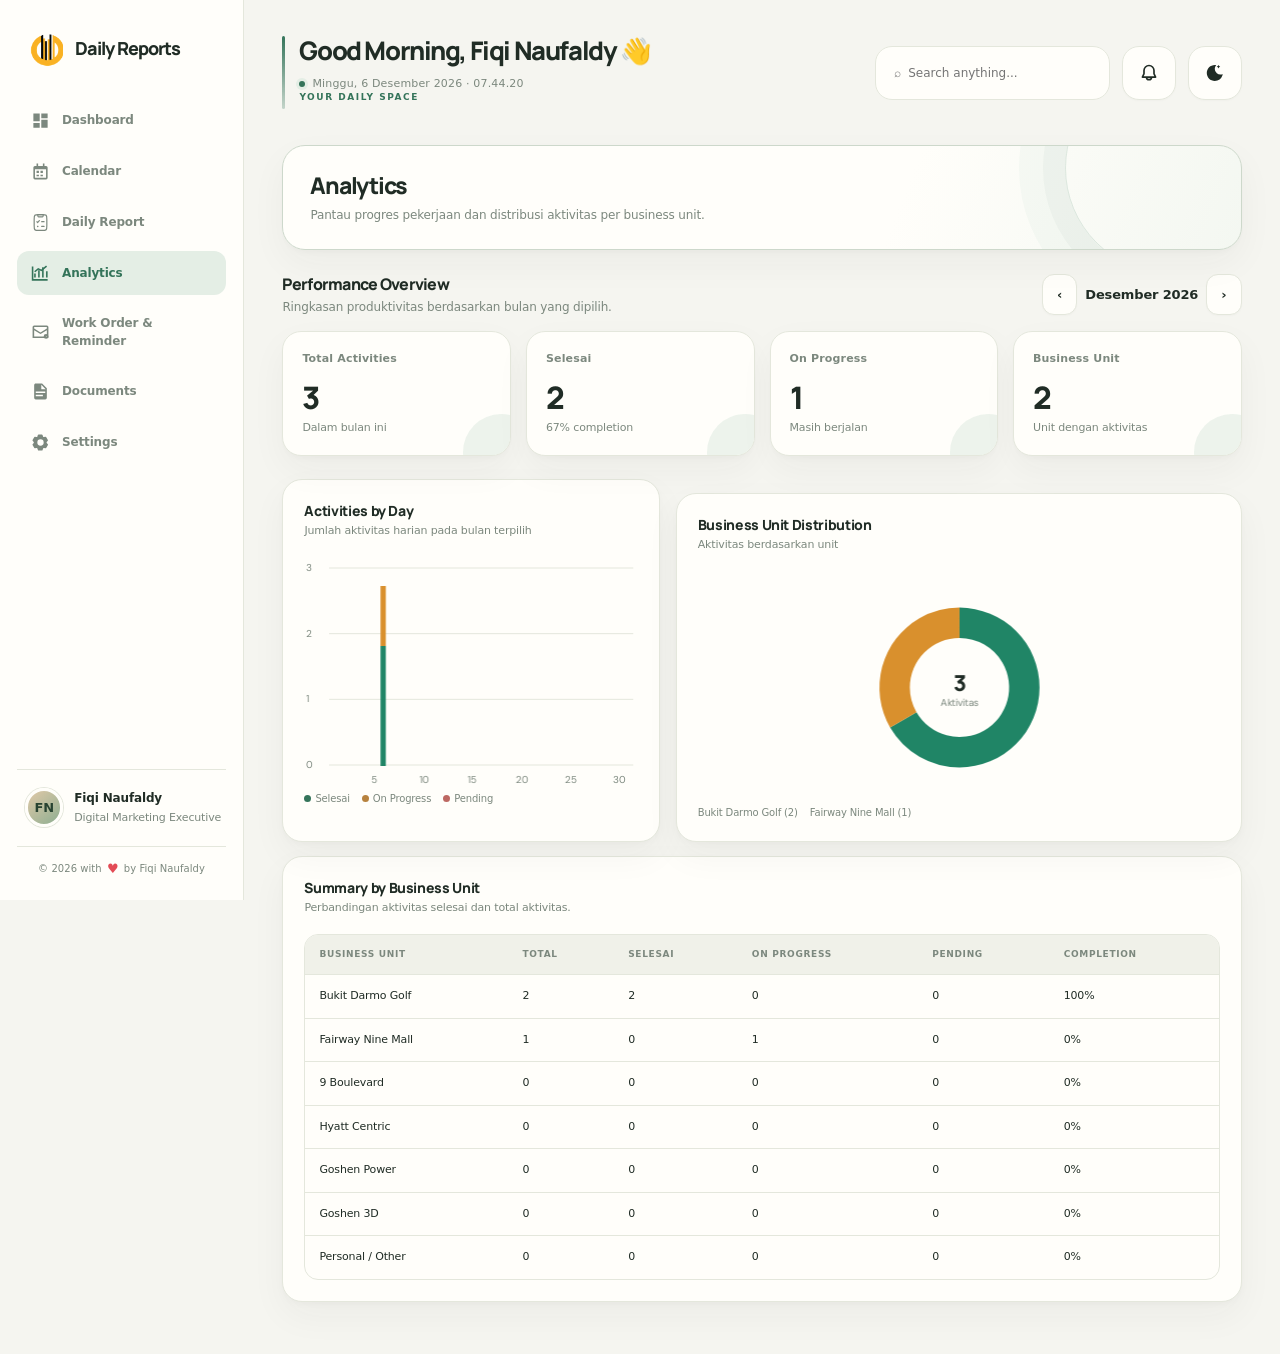
==== analytics.html @ b2c64d45 "Add Daily Reports website" ====
<!doctype html>
<html lang="id">
<head>
<meta charset="utf-8">
<meta name="viewport" content="width=device-width, initial-scale=1">
<meta name="theme-color" content="#f4f7f4">
<title>Daily Reports — Analytics</title>
<script>try{const t=localStorage.getItem("dailyflow_theme_v1");if(t==="dark"||t==="light"){document.documentElement.dataset.theme=t;document.addEventListener("DOMContentLoaded",()=>{document.body.dataset.theme=t;});}}catch{}</script>
  <link rel="stylesheet" href="styles.css">
<script defer src="app.js"></script>
</head>
<body data-page="analytics">
<div class="app">
<aside class="sidebar">
  <a class="brand" href="index.html"><span class="brand-mark"><img src="assets/daily-reports-mark.png" alt="Daily Reports logo"></span><span>Daily Reports</span></a>
  <nav class="nav" id="sidebarNav" aria-label="Navigasi utama"></nav>
  <div class="profile"><div class="avatar">FN</div><div><strong>Fiqi Naufaldy</strong><small>Digital Marketing</small></div></div>
  <div class="sidebar-copyright">© 2026 with <span class="copyright-heart" aria-label="love">♥</span> by Fiqi Naufaldy</div>
</aside>
<main class="main">
  <header class="topbar">
    <div class="greeting"><h1 id="greeting">Good Afternoon, Fiqi 👋</h1><p id="todayText"></p></div>
    <div class="top-actions"><input class="search" id="globalSearch" type="search" placeholder="⌕  Search anything..."><button class="icon-btn" title="Notifikasi" onclick="location.href='reminder.html'"><svg viewBox="0 0 24 24" aria-hidden="true"><path fill="none" stroke="currentColor" stroke-linejoin="round" stroke-width="2" d="M15 17a3 3 0 1 1-6 0M6 9v3.528a2 2 0 0 1-.211.894l-1.717 3.433a.1.1 0 0 0 .09.145h15.676a.1.1 0 0 0 .09-.145l-1.717-3.433a2 2 0 0 1-.211-.894V9A6 6 0 0 0 6 9Z"/></svg></button><button class="icon-btn" id="themeToggle" title="Ganti tema"><svg viewBox="0 0 25 24" aria-hidden="true"><path fill="currentColor" d="m16.07 3.344l-1.428.781l1.428.781l.781 1.428l.781-1.428l1.428-.781l-1.428-.781l-.78-1.428zM2.226 12c0-5.523 4.477-10 10-10h1.734l-.868 1.5c-.579 1-.866 2.189-.866 3.5a7 7 0 0 0 8.348 6.87l1.682-.327l-.543 1.626A10 10 0 0 1 12.227 22c-5.523 0-10-4.477-10-10"/></svg></button></div>
  </header>
  <section class="page-intro"><h1>Analytics</h1><p>Pantau progres pekerjaan dan distribusi aktivitas per business unit.</p></section>
  <div id="pageContent"></div>
</main>
</div>
<div id="toast" class="toast" role="status" aria-live="polite"></div>
</body>
</html>
---- styles.css ----
@import url('https://fonts.googleapis.com/css2?family=DM+Sans:wght@400;500;600;700&family=Manrope:wght@400;500;600;700;800&display=swap');
:root{--bg:#f4f7f4;--surface:#fff;--surface-2:#f7faf8;--ink:#18241f;--muted:#7d8b84;--line:#e5ece7;--green:#208566;--green-2:#e1f4ec;--mint:#54c7a0;--blue:#4786c6;--blue-2:#e8f2fc;--amber:#d9902d;--amber-2:#fff3df;--red:#dc5a63;--red-2:#ffebed;--purple:#8d78ca;--purple-2:#f0ecfb;--shadow:0 10px 28px #24382d0a;--radius:18px}
*{box-sizing:border-box}html{scroll-behavior:smooth}body{margin:0;background:var(--bg);color:var(--ink);font-family:'DM Sans',sans-serif;font-size:14px;line-height:1.5;transition:background .2s,color .2s}:is(html,body)[data-theme="dark"]{--bg:#101714;--surface:#18211d;--surface-2:#202b26;--ink:#e8f0eb;--muted:#98aaa0;--line:#2c3932;--green:#65d0a9;--green-2:#1b3b30;--blue:#86baf0;--blue-2:#1d3040;--amber:#efbd6b;--amber-2:#40321e;--red:#ff8c93;--red-2:#43272b;--purple:#b5a4f1;--purple-2:#302944;--shadow:0 10px 28px #0002}
button,input,select,textarea{font:inherit}button{cursor:pointer;border:0}a{color:inherit;text-decoration:none}.app{min-height:100vh;display:grid;grid-template-columns:218px minmax(0,1fr)}.sidebar{background:var(--surface);border-right:1px solid var(--line);padding:22px 14px;display:flex;flex-direction:column;gap:24px;position:sticky;top:0;height:100vh}.brand{display:flex;align-items:center;gap:9px;font-family:Manrope,sans-serif;font-weight:800;font-size:17px;padding:0 8px}.brand-mark{width:28px;height:28px;border-radius:10px;background:var(--green);color:white;display:grid;place-items:center;font-weight:800}.nav{display:grid;gap:5px}.nav a{display:flex;align-items:center;gap:11px;padding:10px 12px;border-radius:11px;color:var(--muted);font-weight:600;font-size:13px}.nav a:hover{background:var(--surface-2);color:var(--ink)}.nav a.active{background:var(--green-2);color:var(--green)}.nav-icon{width:18px;text-align:center;font-size:16px}.profile{margin-top:auto;border-top:1px solid var(--line);padding:15px 7px 0;display:flex;gap:10px;align-items:center}.avatar{width:35px;height:35px;border-radius:50%;display:grid;place-items:center;background:linear-gradient(135deg,#c8e6d8,#6eae93);color:#164b38;font-weight:800}.profile strong{display:block;font-size:12px}.profile small{color:var(--muted);font-size:11px}.main{min-width:0;padding:25px 28px 40px;max-width:1600px;width:100%;margin:0 auto}.topbar{display:flex;justify-content:space-between;align-items:center;gap:18px;margin-bottom:24px}.greeting h1{font:800 23px Manrope,sans-serif;margin:0 0 3px;letter-spacing:-.7px}.greeting p{margin:0;color:var(--muted);font-size:12px}.top-actions{display:flex;align-items:center;gap:9px}.search{background:var(--surface);border:1px solid var(--line);border-radius:12px;padding:10px 13px;min-width:210px;color:var(--ink);outline:none}.icon-btn,.btn{border:1px solid var(--line);background:var(--surface);color:var(--ink);border-radius:11px;padding:9px 12px;font-weight:700}.icon-btn{width:39px;height:39px;padding:0;font-size:17px}.btn.primary{background:var(--green);color:white;border-color:var(--green)}.btn.soft{background:var(--green-2);color:var(--green);border-color:transparent}.btn.danger{color:var(--red);background:var(--red-2);border-color:transparent}.btn.small{padding:7px 10px;font-size:12px}.section-title{display:flex;justify-content:space-between;align-items:center;gap:12px;margin:0 0 13px}.section-title h2{font:800 16px Manrope,sans-serif;margin:0;letter-spacing:-.3px}.section-title p{color:var(--muted);margin:3px 0 0;font-size:12px}.muted{color:var(--muted)}.grid{display:grid;gap:14px}.stats{grid-template-columns:repeat(4,minmax(0,1fr));margin-bottom:20px}.stat{background:var(--surface);border:1px solid var(--line);border-radius:var(--radius);padding:16px;box-shadow:var(--shadow);min-width:0}.stat-top{display:flex;justify-content:space-between;align-items:center;color:var(--muted);font-size:11px;font-weight:700}.stat-icon{width:28px;height:28px;border-radius:9px;display:grid;place-items:center;background:var(--green-2);color:var(--green)}.stat strong{font:800 27px Manrope,sans-serif;display:block;margin:7px 0 1px}.stat small{font-size:11px;color:var(--muted)}.two-col{grid-template-columns:minmax(280px,.9fr) minmax(0,1.35fr)}.three-col{grid-template-columns:repeat(3,minmax(0,1fr))}.panel{background:var(--surface);border:1px solid var(--line);border-radius:var(--radius);padding:18px;box-shadow:var(--shadow);min-width:0}.panel+.panel{margin-top:14px}.panel-head{display:flex;align-items:center;justify-content:space-between;gap:12px;margin-bottom:15px}.panel-head h2,.panel-head h3{margin:0;font:800 14px Manrope,sans-serif}.panel-head p{margin:3px 0 0;color:var(--muted);font-size:11px}.calendar-head{display:flex;justify-content:space-between;align-items:center;gap:8px;margin-bottom:15px}.calendar-head strong{font:800 13px Manrope,sans-serif}.calendar-head button{background:var(--surface-2);border:1px solid var(--line);color:var(--ink);width:30px;height:30px;border-radius:9px}.calendar-grid{display:grid;grid-template-columns:repeat(7,minmax(0,1fr));gap:4px}.weekday{text-align:center;color:var(--muted);font-size:10px;font-weight:700;padding:6px 0}.day{position:relative;border-radius:9px;min-height:34px;display:grid;place-items:center;color:var(--ink);background:transparent;border:1px solid transparent;font-size:11px}.day:hover{background:var(--surface-2)}.day.muted-day{color:var(--muted);opacity:.55}.day.selected{background:var(--green);color:white;font-weight:800}.day.today:not(.selected){border-color:var(--green);color:var(--green);font-weight:800}.day.has-items:after{content:'';width:4px;height:4px;border-radius:50%;background:var(--red);position:absolute;bottom:3px}.day.selected.has-items:after{background:white}.activity-list{display:grid;gap:9px}.activity{display:grid;grid-template-columns:43px minmax(0,1fr) auto;align-items:center;gap:10px;padding:11px;border:1px solid var(--line);border-radius:13px;background:var(--surface)}.activity-time{font-size:10px;color:var(--muted);font-weight:700}.activity-name{font-weight:800;font-size:12px;white-space:nowrap;overflow:hidden;text-overflow:ellipsis}.activity-desc{font-size:10px;color:var(--muted);white-space:nowrap;overflow:hidden;text-overflow:ellipsis}.activity-meta{display:flex;align-items:center;gap:5px;flex-wrap:wrap;margin-top:5px}.tag{display:inline-flex;align-items:center;padding:3px 7px;border-radius:7px;font-size:9px;font-weight:800;background:var(--surface-2);color:var(--muted)}.tag.done{background:var(--green-2);color:var(--green)}.tag.progress{background:var(--amber-2);color:var(--amber)}.tag.pending{background:var(--red-2);color:var(--red)}.tag.blue{background:var(--blue-2);color:var(--blue)}.photo-thumb{width:45px;height:35px;border-radius:7px;object-fit:cover;background:var(--surface-2);border:1px solid var(--line)}.reminder-list{display:grid;grid-template-columns:repeat(3,minmax(0,1fr));gap:10px}.reminder-card{border:1px solid var(--line);border-radius:12px;padding:12px;display:flex;gap:9px;align-items:flex-start}.reminder-symbol{width:29px;height:29px;border-radius:9px;background:var(--purple-2);color:var(--purple);display:grid;place-items:center;flex-shrink:0}.reminder-card strong{font-size:11px;display:block}.reminder-card small{font-size:10px;color:var(--muted)}.form-grid{display:grid;grid-template-columns:repeat(2,minmax(0,1fr));gap:13px}.field{display:grid;gap:6px}.field.full{grid-column:1/-1}.field label{font-size:11px;color:var(--muted);font-weight:800}.field input,.field select,.field textarea{width:100%;background:var(--surface-2);border:1px solid var(--line);border-radius:10px;padding:10px 11px;color:var(--ink);outline:none}.field textarea{resize:vertical;min-height:85px}.field input:focus,.field select:focus,.field textarea:focus{border-color:var(--green)}.form-actions{display:flex;justify-content:flex-end;gap:8px;margin-top:16px}.table-wrap{overflow:auto;border:1px solid var(--line);border-radius:12px}.data-table{width:100%;border-collapse:collapse;min-width:650px}.data-table th,.data-table td{text-align:left;padding:11px 12px;border-bottom:1px solid var(--line);font-size:11px;vertical-align:middle}.data-table th{background:var(--surface-2);color:var(--muted);font-size:10px;text-transform:uppercase;letter-spacing:.3px}.data-table tr:last-child td{border-bottom:0}.row-actions{display:flex;gap:5px}.chart-box{height:235px;position:relative}.chart-box canvas{width:100%;height:100%}.bar-legend{display:flex;gap:12px;flex-wrap:wrap;color:var(--muted);font-size:10px}.legend-dot{display:inline-block;width:7px;height:7px;border-radius:50%;margin-right:4px}.timeline{display:grid;gap:0}.timeline-item{display:grid;grid-template-columns:50px 18px minmax(0,1fr);gap:10px;min-height:100px}.timeline-time{font-size:10px;color:var(--muted);font-weight:800;padding-top:3px}.timeline-rail{position:relative;display:flex;justify-content:center}.timeline-rail:before{content:'';position:absolute;top:10px;bottom:-5px;width:1px;background:var(--line)}.timeline-item:last-child .timeline-rail:before{display:none}.timeline-dot{width:10px;height:10px;border-radius:50%;background:var(--green);border:2px solid var(--green-2);position:relative;z-index:1}.timeline-content{padding-bottom:17px}.timeline-content strong{font-size:12px}.timeline-content p{font-size:11px;color:var(--muted);margin:3px 0 7px}.photo-grid{display:grid;grid-template-columns:repeat(4,minmax(0,1fr));gap:12px}.photo-card{border:1px solid var(--line);border-radius:13px;overflow:hidden;background:var(--surface)}.photo-card img{width:100%;height:130px;object-fit:cover;background:var(--surface-2);display:block}.photo-card .photo-info{padding:10px}.photo-info strong{display:block;font-size:11px;white-space:nowrap;overflow:hidden;text-overflow:ellipsis}.photo-info small{color:var(--muted);font-size:10px}.upload-zone{border:1.5px dashed var(--line);border-radius:14px;padding:28px;text-align:center;background:var(--surface-2);color:var(--muted)}.upload-zone strong{display:block;color:var(--ink);margin:8px 0 4px}.settings-row{display:flex;justify-content:space-between;align-items:center;gap:20px;padding:15px 0;border-bottom:1px solid var(--line)}.settings-row:last-child{border-bottom:0}.settings-row strong{font-size:12px;display:block}.settings-row p{font-size:11px;color:var(--muted);margin:3px 0 0}.switch{width:42px;height:24px;border-radius:99px;background:var(--line);padding:3px;display:flex;align-items:center}.switch:after{content:'';width:18px;height:18px;border-radius:50%;background:white;box-shadow:0 1px 3px #0002;transition:transform .2s}.switch.on{background:var(--green)}.switch.on:after{transform:translateX(18px)}.empty{padding:35px 15px;text-align:center;color:var(--muted);font-size:12px}.empty .empty-icon{font-size:25px;margin-bottom:8px}.modal-backdrop{position:fixed;inset:0;background:#07110bc0;z-index:20;display:none;align-items:center;justify-content:center;padding:18px}.modal-backdrop.open{display:flex}.modal{width:min(680px,100%);max-height:90vh;overflow:auto;background:var(--surface);border:1px solid var(--line);border-radius:20px;padding:22px;box-shadow:0 25px 80px #0003}.modal-title{display:flex;justify-content:space-between;align-items:center;margin-bottom:18px}.modal-title h2{margin:0;font:800 18px Manrope,sans-serif}.toast{position:fixed;bottom:20px;right:20px;background:var(--ink);color:var(--surface);padding:12px 16px;border-radius:12px;z-index:30;box-shadow:var(--shadow);display:none}.toast.show{display:block}.progress-track{height:7px;background:var(--surface-2);border-radius:20px;overflow:hidden}.progress-track span{display:block;height:100%;background:var(--green);border-radius:20px}.page-intro{margin-bottom:20px}.page-intro h1{font:800 24px Manrope,sans-serif;margin:0 0 5px;letter-spacing:-.8px}.page-intro p{color:var(--muted);margin:0}.filters{display:flex;align-items:center;gap:8px;flex-wrap:wrap}.filters input,.filters select{background:var(--surface);border:1px solid var(--line);border-radius:10px;padding:9px 11px;color:var(--ink)}.split{display:grid;grid-template-columns:minmax(0,1fr) 320px;gap:14px}.file-input{display:none}.footnote{font-size:10px;color:var(--muted);margin-top:12px}
@media(max-width:1100px){.app{grid-template-columns:190px minmax(0,1fr)}.main{padding:22px 18px}.stats{grid-template-columns:repeat(2,minmax(0,1fr))}.three-col{grid-template-columns:repeat(2,minmax(0,1fr))}.photo-grid{grid-template-columns:repeat(3,minmax(0,1fr))}.two-col{grid-template-columns:1fr}}
@media(max-width:760px){.app{display:block}.sidebar{height:auto;position:sticky;top:0;z-index:10;padding:10px 12px;border-right:0;border-bottom:1px solid var(--line);gap:9px}.brand{font-size:15px}.nav{display:flex;overflow:auto;gap:4px}.nav a{white-space:nowrap;padding:8px 10px;font-size:11px}.nav-icon{width:auto}.profile{display:none}.main{padding:18px 12px 30px}.topbar{align-items:flex-start}.greeting h1{font-size:18px}.search{display:none}.top-actions{gap:5px}.icon-btn{width:34px;height:34px}.stats{gap:8px}.stat{padding:12px;border-radius:14px}.stat strong{font-size:23px}.stat-top{font-size:10px}.two-col,.split,.three-col{grid-template-columns:1fr}.reminder-list{grid-template-columns:1fr}.form-grid{grid-template-columns:1fr}.field.full{grid-column:auto}.photo-grid{grid-template-columns:repeat(2,minmax(0,1fr))}.photo-card img{height:115px}.activity{grid-template-columns:38px minmax(0,1fr) auto;padding:9px;gap:7px}.panel{padding:14px;border-radius:15px}.page-intro h1{font-size:21px}.settings-row{gap:10px}}


/* Import template actions */
.template-actions{display:flex;flex-wrap:wrap;gap:8px;margin:12px 0 8px}
.template-actions a{text-decoration:none;display:inline-flex;align-items:center;justify-content:center}
.soft-divider{border:0;border-top:1px solid var(--border);margin:18px 0}


/* Documentation full-photo viewer */
.photo-preview-btn{display:block;position:relative;width:100%;padding:0;border:0;background:transparent;cursor:zoom-in;overflow:hidden;border-radius:inherit}
.photo-preview-btn img{display:block;width:100%;height:100%;object-fit:cover}
.photo-expand-hint{position:absolute;left:10px;bottom:10px;padding:6px 9px;border-radius:8px;background:rgba(10,14,20,.78);color:#fff;font-size:12px;opacity:0;transform:translateY(4px);transition:opacity .18s ease,transform .18s ease}
.photo-preview-btn:hover .photo-expand-hint,.photo-preview-btn:focus-visible .photo-expand-hint{opacity:1;transform:translateY(0)}
.photo-card-actions{display:flex;flex-wrap:wrap;gap:6px}
.photo-lightbox{position:fixed;inset:0;z-index:9999;display:none;align-items:center;justify-content:center;padding:64px 24px 28px;background:rgba(5,8,13,.94);backdrop-filter:blur(8px)}
.photo-lightbox.open{display:flex}
.photo-lightbox-stage{display:flex;flex-direction:column;align-items:center;justify-content:center;gap:12px;width:100%;height:100%;min-height:0}
.photo-lightbox img{display:block;max-width: min(100%, 1800px);max-height:calc(100vh - 130px);width:auto;height:auto;object-fit:contain;box-shadow:0 18px 70px rgba(0,0,0,.35);border-radius:4px}
.photo-lightbox-caption{color:rgba(255,255,255,.82);font-size:13px;text-align:center;max-width:90%;overflow-wrap:anywhere}
.photo-lightbox-close{position:absolute;top:18px;right:22px;width:44px;height:44px;border:1px solid rgba(255,255,255,.35);border-radius:50%;background:rgba(255,255,255,.1);color:#fff;font-size:30px;line-height:1;cursor:pointer}
.photo-lightbox-close:hover{background:rgba(255,255,255,.2)}
@media(max-width:600px){.photo-lightbox{padding:60px 10px 20px}.photo-lightbox img{max-height:calc(100vh - 120px)}.photo-lightbox-close{top:10px;right:10px}}

/* DailyFlow UI refresh — Tailwind SaaS-inspired, no runtime framework required */
:root{
  --bg:#f8fafc;--surface:#ffffff;--surface-2:#f1f5f9;--ink:#0f172a;--muted:#64748b;--line:#e2e8f0;
  --green:#0f9f76;--green-2:#dff7ed;--mint:#34d399;--blue:#3b82f6;--blue-2:#eaf2ff;
  --amber:#d97706;--amber-2:#fff7e6;--red:#e11d48;--red-2:#fff1f2;--purple:#7c3aed;--purple-2:#f3e8ff;
  --shadow:0 1px 2px rgba(15,23,42,.035),0 6px 20px rgba(15,23,42,.025);--radius:16px;
}
body[data-theme="dark"]{
  --bg:#0b1220;--surface:#111b2c;--surface-2:#172338;--ink:#e5edf8;--muted:#91a1b8;--line:#26364d;
  --green:#34d399;--green-2:#12392f;--blue:#7db4ff;--blue-2:#172d4b;--amber:#fbbf24;--amber-2:#3a2d16;
  --red:#fb7185;--red-2:#3c1f2b;--purple:#c4b5fd;--purple-2:#2b2247;--shadow:0 1px 2px rgba(0,0,0,.12),0 8px 24px rgba(0,0,0,.08);
}
html{scroll-behavior:smooth;scroll-padding-top:20px}
body{font-family:Inter,ui-sans-serif,system-ui,-apple-system,BlinkMacSystemFont,"Segoe UI",sans-serif;letter-spacing:-.01em;transition:background-color .18s ease,color .18s ease}
button,a,input,select,textarea{ -webkit-tap-highlight-color:transparent }
button,a,.panel,.stat,.activity,.reminder-card,.photo-card,.nav a,.icon-btn,.btn,.day,.switch{transition:background-color .16s ease,border-color .16s ease,color .16s ease,box-shadow .16s ease,transform .16s ease,opacity .16s ease}
.sidebar{background:var(--surface);border-right-color:var(--line);padding:24px 14px}
.brand{letter-spacing:-.035em;font-size:16px}
.brand-mark{border-radius:9px;box-shadow:0 3px 8px rgba(15,159,118,.16)}
.nav{gap:4px}
.nav a{border-radius:10px;padding:10px 11px;color:var(--muted)}
.nav a:hover{transform:translateX(2px)}
.nav a.active{box-shadow:inset 2px 0 var(--green);font-weight:700}
.main{padding:28px 30px 44px}
.greeting h1,.page-intro h1{letter-spacing:-.045em}
.greeting h1{font-size:24px}
.page-intro h1{font-size:25px}
.search,.filters input,.filters select,.field input,.field select,.field textarea{border-radius:10px;transition:border-color .16s ease,box-shadow .16s ease,background-color .16s ease}
.search:focus,.filters input:focus,.filters select:focus,.field input:focus,.field select:focus,.field textarea:focus{border-color:var(--green);box-shadow:0 0 0 3px color-mix(in srgb,var(--green) 14%,transparent)}
.icon-btn,.btn{border-radius:10px;box-shadow:0 1px 2px rgba(15,23,42,.025)}
.icon-btn:hover,.btn:not(.primary):hover{border-color:color-mix(in srgb,var(--green) 35%,var(--line));background:var(--surface-2)}
.btn.primary{box-shadow:0 2px 5px color-mix(in srgb,var(--green) 18%,transparent)}
.btn.primary:hover{filter:brightness(.97);transform:translateY(-1px);box-shadow:0 5px 12px color-mix(in srgb,var(--green) 18%,transparent)}
.btn:active,.icon-btn:active{transform:translateY(1px)}
.panel,.stat{box-shadow:var(--shadow);border-radius:var(--radius)}
.panel{padding:19px}
.stat{padding:17px}
.panel:hover,.stat:hover{border-color:color-mix(in srgb,var(--line) 72%,var(--muted));box-shadow:0 4px 18px rgba(15,23,42,.045)}
.activity{border-radius:12px;padding:12px}
.activity:hover,.reminder-card:hover,.photo-card:hover{border-color:color-mix(in srgb,var(--green) 26%,var(--line));box-shadow:0 4px 14px rgba(15,23,42,.04);transform:translateY(-1px)}
.day{border-radius:9px}
.day:hover{box-shadow:inset 0 0 0 1px var(--line)}
.day.selected{box-shadow:0 2px 6px color-mix(in srgb,var(--green) 22%,transparent)}
.tag{letter-spacing:.005em}
.table-wrap{border-radius:12px}
.data-table th{font-weight:700}
.data-table tbody tr:hover{background:var(--surface-2)}
.photo-card{border-radius:13px}
.upload-zone{transition:border-color .16s ease,background-color .16s ease}
.upload-zone:hover{border-color:var(--green);background:var(--green-2)}
.modal{border-radius:18px;box-shadow:0 24px 70px rgba(0,0,0,.18);animation:df-modal-in .16s ease-out}
.modal-backdrop{backdrop-filter:blur(3px)}
.toast{border:1px solid var(--line);box-shadow:0 10px 32px rgba(15,23,42,.14);animation:df-toast-in .18s ease-out}
@keyframes df-modal-in{from{opacity:0;transform:translateY(5px) scale(.99)}to{opacity:1;transform:translateY(0) scale(1)}}
@keyframes df-toast-in{from{opacity:0;transform:translateY(6px)}to{opacity:1;transform:translateY(0)}}
:focus-visible{outline:2px solid var(--green);outline-offset:2px}
@media(max-width:1100px){.main{padding:22px 18px 36px}}
@media(max-width:760px){.main{padding:18px 12px 30px}.sidebar{box-shadow:0 2px 8px rgba(15,23,42,.025)}.nav a:hover{transform:none}.panel{padding:14px}.greeting h1{font-size:19px}}
@media(prefers-reduced-motion:reduce){*,*::before,*::after{scroll-behavior:auto!important;animation-duration:.01ms!important;animation-iteration-count:1!important;transition-duration:.01ms!important}}

/* Settings: profile and business-unit branding */
.settings-layout{display:grid;grid-template-columns:minmax(0,1fr);gap:14px;max-width:1120px}.settings-profile-panel{background:linear-gradient(135deg,var(--surface),var(--surface-2));}.profile-editor{display:grid;grid-template-columns:150px minmax(0,1fr);gap:22px;align-items:start}.profile-photo-wrap{display:flex;flex-direction:column;align-items:center;gap:10px}.profile-photo-wrap>img,.profile-placeholder{width:112px;height:112px;border-radius:50%;object-fit:cover;border:4px solid var(--surface);box-shadow:0 0 0 1px var(--line)}.profile-placeholder{display:grid;place-items:center;background:var(--green-2);color:var(--green);font:800 30px Manrope,sans-serif}.profile-photo{width:35px;height:35px;border-radius:50%;object-fit:cover;border:1px solid var(--line);flex-shrink:0}.profile-copy{min-width:0}.profile-copy strong,.profile-copy small{overflow:hidden;text-overflow:ellipsis;white-space:nowrap;max-width:150px}.profile-form .field.full{display:flex;align-items:center}.unit-branding-list{display:grid;gap:10px}.unit-branding-card{display:grid;grid-template-columns:64px minmax(0,1fr) auto;align-items:center;gap:14px;border:1px solid var(--line);border-radius:15px;padding:13px;background:var(--surface);transition:border-color .16s ease,transform .16s ease}.unit-branding-card:hover{border-color:var(--green);transform:translateY(-1px)}.unit-logo-preview{width:58px;height:58px;border-radius:13px;background:var(--surface-2);border:1px solid var(--line);display:grid;place-items:center;overflow:hidden;color:var(--green);font:800 16px Manrope,sans-serif}.unit-logo-preview img{width:100%;height:100%;object-fit:contain;padding:5px}.unit-branding-fields{display:grid;grid-template-columns:minmax(140px,1fr) minmax(120px,.8fr);gap:12px;align-items:end;min-width:0}.unit-branding-fields .field input{min-width:0}.unit-branding-fields .field small{font-size:10px;margin-top:5px}.logo-upload-label{display:inline-flex;justify-content:center;align-items:center;min-height:34px;width:max-content}.unit-card-actions{display:flex;flex-direction:column;gap:6px}.settings-layout .panel{min-width:0}.settings-layout .field input{min-width:0}.activity-unit-logo{width:18px;height:18px;object-fit:contain;vertical-align:middle;margin-right:4px;border-radius:4px}.activity-meta .tag{gap:2px}
@media(max-width:760px){.profile-editor{grid-template-columns:1fr}.profile-photo-wrap{align-items:flex-start;flex-direction:row;flex-wrap:wrap}.profile-photo-wrap>img,.profile-placeholder{width:76px;height:76px}.unit-branding-card{grid-template-columns:48px minmax(0,1fr);gap:10px}.unit-logo-preview{width:46px;height:46px}.unit-branding-fields{grid-template-columns:1fr}.unit-card-actions{grid-column:1/-1;flex-direction:row;justify-content:flex-end}.profile-copy strong,.profile-copy small{max-width:130px}}
@media(prefers-reduced-motion:reduce){.unit-branding-card{transition:none}.unit-branding-card:hover{transform:none}}

/* DailyFlow visual polish — warm editorial workspace */
:root{
  --bg:#f5f5f0;--surface:#fffefa;--surface-2:#f0f1e9;--ink:#202c25;--muted:#7c887e;--line:#e4e7dc;
  --green:#34745a;--green-2:#e4eee5;--mint:#9bc4a8;--blue:#6487a3;--blue-2:#e8eef2;
  --amber:#b7823e;--amber-2:#f6eddf;--red:#bd6862;--red-2:#f7e9e6;--purple:#8275a3;--purple-2:#eeeaf4;
  --shadow:0 3px 6px rgba(39,55,43,.025),0 14px 36px rgba(39,55,43,.045);--radius:20px;
}
html[data-theme="dark"],body[data-theme="dark"]{
  --bg:#141a16;--surface:#1c241e;--surface-2:#242e26;--ink:#edf1e9;--muted:#a2afa3;--line:#303b32;
  --green:#8ac3a0;--green-2:#263d2e;--blue:#a0bed4;--blue-2:#263541;--amber:#e3bb7d;--amber-2:#403522;
  --red:#e59a91;--red-2:#432d2a;--purple:#c1b4df;--purple-2:#332d40;--shadow:0 5px 22px rgba(0,0,0,.12);
}
body{background:var(--bg);font-size:13px;letter-spacing:-.012em}
.app{grid-template-columns:244px minmax(0,1fr)}
.sidebar{padding:29px 17px 20px;background:var(--surface);border-right:1px solid var(--line);gap:31px}
.brand{font-size:18px;gap:11px;padding:0 9px;letter-spacing:-.055em}
.brand-mark{width:35px;height:35px;border-radius:12px;background:linear-gradient(145deg,#4f8b69,#28563f);box-shadow:0 5px 12px #34745a2b;font-size:17px}
.nav{gap:7px}.nav a{padding:12px 13px;border-radius:12px;font-size:12px;font-weight:650;gap:12px}.nav a.active{box-shadow:none;background:var(--green-2);color:var(--green)}.nav-icon{font-size:17px;transition:transform .16s ease}
.profile{padding:18px 8px 0;gap:11px}.avatar{width:39px;height:39px;border:3px solid var(--surface);box-shadow:0 0 0 1px var(--line);background:linear-gradient(140deg,#e0c9a8,#8eae91);color:#284331}
.main{padding:31px clamp(22px,3vw,48px) 52px;max-width:1680px}.topbar{margin-bottom:31px;align-items:center}.greeting h1{font-size:25px;letter-spacing:-.055em;line-height:1.25}.greeting p{font-size:12px;margin-top:6px}.top-actions{gap:10px}
.search{border-radius:14px;background:var(--surface);border-color:var(--line);padding:12px 15px;min-width:235px;font-size:12px}.icon-btn{border-radius:13px;width:42px;height:42px}
.page-intro{position:relative;overflow:hidden;margin-bottom:23px;padding:25px 27px;border:1px solid color-mix(in srgb,var(--green) 13%,var(--line));border-radius:23px;background:linear-gradient(112deg,var(--surface) 0%,var(--surface) 64%,var(--green-2) 150%);box-shadow:var(--shadow)}
.page-intro:after{content:"";position:absolute;right:-36px;top:-84px;width:210px;height:210px;border:1px solid color-mix(in srgb,var(--green) 15%,transparent);border-radius:50%;box-shadow:0 0 0 22px color-mix(in srgb,var(--green) 4%,transparent),0 0 0 46px color-mix(in srgb,var(--green) 3%,transparent);pointer-events:none}
.page-intro h1{position:relative;z-index:1;font:800 23px/1.3 Manrope,sans-serif;letter-spacing:-.055em;margin:0 0 5px}.page-intro p{position:relative;z-index:1;color:var(--muted);font-size:12px;margin:0;max-width:620px}
.section-title{margin-bottom:15px}.section-title h2{font-size:16px;letter-spacing:-.045em}.grid{gap:16px}.stats{gap:15px;margin-bottom:23px}
.stat{position:relative;overflow:hidden;padding:19px 19px 18px;border-radius:19px;background:var(--surface);border-color:var(--line);box-shadow:var(--shadow)}.stat:after{content:"";position:absolute;width:76px;height:76px;right:-29px;bottom:-35px;border-radius:50%;background:var(--green-2);opacity:.65;pointer-events:none}.stat-top{font-size:11px;letter-spacing:.015em}.stat-icon{width:34px;height:34px;border-radius:12px;font-size:15px}.stat strong{font-size:31px;letter-spacing:-.065em;margin:12px 0 2px;line-height:1.15}.stat small{font-size:11px}
.panel{padding:21px;border-radius:20px;background:var(--surface);box-shadow:var(--shadow);border-color:var(--line)}.panel-head{margin-bottom:17px}.panel-head h2,.panel-head h3{font-size:14px;letter-spacing:-.025em}.panel-head p{font-size:11px}
.activity-list{gap:10px}.activity{padding:13px;border-radius:14px;background:var(--surface);border-color:var(--line);gap:12px}.activity-time{font-size:10px}.activity-name{font-size:12px;letter-spacing:-.015em}.activity-desc{font-size:11px}.tag{padding:4px 8px;border-radius:8px;font-size:9px}
.reminder-card{padding:14px;border-radius:15px;background:var(--surface)}.reminder-symbol{width:33px;height:33px;border-radius:11px}.field input,.field select,.field textarea{border-radius:12px;padding:11px 12px}.btn,.icon-btn{border-radius:12px}.btn{padding:10px 14px}.btn.primary{background:linear-gradient(135deg,#3f805f,#2c684b);border-color:transparent}.table-wrap{border-radius:14px}.data-table th,.data-table td{padding:13px 14px}.data-table th{letter-spacing:.075em;font-size:9px}.calendar-head button{border-radius:10px}.day{min-height:37px;border-radius:11px}.photo-card{border-radius:16px}.photo-card img{height:145px}.upload-zone{border-radius:17px;padding:34px}.modal{border-radius:22px}.toast{border-radius:14px}
@media(max-width:1100px){.app{grid-template-columns:220px minmax(0,1fr)}.main{padding:24px 20px 40px}.page-intro{padding:22px}}
@media(max-width:900px){.stats{grid-template-columns:repeat(2,minmax(0,1fr))}.photo-grid{grid-template-columns:repeat(3,minmax(0,1fr))}}
@media(max-width:760px){.app{grid-template-columns:1fr}.sidebar{padding:13px 12px;gap:10px;height:auto;position:relative;top:auto;border-right:0;border-bottom:1px solid var(--line)}.brand{padding:0 5px}.brand-mark{width:31px;height:31px}.nav{display:flex;overflow-x:auto;padding:2px 0 4px;gap:5px}.nav a{white-space:nowrap;flex:0 0 auto;padding:9px 11px}.profile{display:none}.main{padding:17px 12px 28px}.topbar{align-items:flex-start;gap:10px;margin-bottom:19px}.greeting h1{font-size:20px}.greeting p{font-size:11px}.top-actions{gap:6px}.search{min-width:0;width:38px;padding:10px 11px}.search:focus{width:min(44vw,220px)}.icon-btn{width:38px;height:38px}.page-intro{padding:19px 18px;border-radius:19px;margin-bottom:18px}.page-intro h1{font-size:20px}.page-intro:after{right:-80px}.stats{gap:10px}.stat{padding:14px;border-radius:16px}.stat strong{font-size:26px}.panel{padding:15px;border-radius:17px}.grid{gap:12px}.photo-grid{grid-template-columns:repeat(2,minmax(0,1fr))}}

/* Smooth cross-document navigation between DailyFlow menus (Chrome/Edge) */
@view-transition { navigation: auto; }
::view-transition-old(root) {
  animation: df-page-out 150ms cubic-bezier(.4,0,1,1) both;
}
::view-transition-new(root) {
  animation: df-page-in 260ms cubic-bezier(.2,.75,.25,1) both;
}
@keyframes df-page-out {
  from { opacity: 1; filter: blur(0); }
  to { opacity: 0; filter: blur(2px); }
}
@keyframes df-page-in {
  from { opacity: 0; transform: translateY(7px); filter: blur(1px); }
  to { opacity: 1; transform: translateY(0); filter: blur(0); }
}
@media (prefers-reduced-motion: reduce) {
  @view-transition { navigation: none; }
  *, *::before, *::after { scroll-behavior: auto !important; animation-duration: .01ms !important; transition-duration: .01ms !important; }
}

/* Consistent inline SVG icon system */
.svg-icon{display:inline-flex;align-items:center;justify-content:center;flex:0 0 auto;line-height:0}
.svg-icon svg,.nav-icon>svg,.icon-btn>svg,.stat-icon>svg,.reminder-symbol>svg{display:block;width:1em;height:1em;overflow:visible}
.nav-icon{display:inline-flex;align-items:center;justify-content:center;width:20px;height:20px;flex:0 0 20px}
.nav-icon .svg-icon{font-size:19px}
.stat-icon{display:inline-flex;align-items:center;justify-content:center}
.stat-icon .svg-icon{font-size:19px}
.reminder-symbol{display:flex;align-items:center;justify-content:center}
.reminder-symbol .svg-icon{font-size:20px}
.icon-btn>svg{width:19px;height:19px}
#themeToggle>svg{width:20px;height:20px}
#settingsTheme .svg-icon{margin-right:5px;vertical-align:middle}

/* Topbar control alignment: matching height, centerline and box model */
.top-actions{display:flex;align-items:center;gap:12px;flex-shrink:0}
.top-actions .search{box-sizing:border-box;display:flex;align-items:center;height:54px;min-height:54px;padding:0 18px;margin:0;line-height:1.2;border-radius:17px;vertical-align:middle}
.top-actions .icon-btn{box-sizing:border-box;display:inline-flex;align-items:center;justify-content:center;width:54px;height:54px;min-width:54px;min-height:54px;padding:0;margin:0;line-height:1;border-radius:17px;vertical-align:middle}
.top-actions .icon-btn svg{display:block;width:20px;height:20px;flex:none}
@media(max-width:760px){.top-actions{gap:7px}.top-actions .search{height:40px;min-height:40px;padding:0 11px}.top-actions .icon-btn{width:40px;height:40px;min-width:40px;min-height:40px;border-radius:13px}}


/* SVG icons for Quick Notes labels */
.note-label-icon{display:inline-flex;align-items:center;justify-content:center;width:18px;height:18px;vertical-align:middle;margin-right:6px;color:var(--green);}
.note-label-icon svg{display:block;width:100%;height:100%;}
.field label .note-label-icon{flex:0 0 18px;}


/* Refined welcome header: editorial, warm, and more intentional */
.topbar{align-items:center;gap:22px;margin-bottom:30px}
.greeting{position:relative;min-width:0;padding:4px 0 5px 17px}
.greeting:before{content:"";position:absolute;left:0;top:5px;bottom:6px;width:3px;border-radius:5px;background:linear-gradient(180deg,var(--green),color-mix(in srgb,var(--green) 25%,transparent))}
.greeting:after{content:"YOUR DAILY SPACE";display:block;order:-1;margin:0 0 7px;color:var(--green);font-size:9px;line-height:1.2;font-weight:800;letter-spacing:.17em}
.greeting h1{margin:0;font-size:clamp(22px,2vw,30px);line-height:1.22;font-weight:800;letter-spacing:-.055em;color:var(--ink);text-wrap:balance}
.greeting h1::first-letter{color:var(--ink)}
.greeting p{display:inline-flex;align-items:center;gap:7px;margin:10px 0 0;color:var(--muted);font-size:11px;line-height:1.4;letter-spacing:.015em}
.greeting p:before{content:"";width:6px;height:6px;flex:0 0 6px;border-radius:50%;background:var(--green);box-shadow:0 0 0 3px var(--green-2)}
@media(max-width:760px){
 .topbar{gap:12px;margin-bottom:20px}
 .greeting{padding-left:12px}
 .greeting:after{font-size:8px;margin-bottom:6px}
 .greeting h1{font-size:clamp(18px,5vw,23px);line-height:1.25}
 .greeting p{font-size:10px;margin-top:8px}
}


/* Daily Reports brand mark: transparent gold-and-black emblem */
.brand-mark{display:inline-flex;align-items:center;justify-content:center;flex:0 0 38px;width:38px;height:38px;padding:0;background:transparent!important;box-shadow:none!important;border-radius:0!important;overflow:visible;font-size:0!important}
.brand-mark img{display:block;width:100%;height:100%;object-fit:contain;object-position:center}
@media(max-width:760px){.brand-mark{flex-basis:32px;width:32px;height:32px}}

/* Screenshot paste affordances */
.paste-photo-zone{cursor:pointer;outline:none;transition:border-color .16s ease,background-color .16s ease}
.paste-photo-zone:focus,.paste-photo-zone:focus-within{border-color:var(--green);background:var(--green-2)}
.paste-photo-hint{border:1px dashed var(--line);border-radius:10px;padding:12px;text-align:center;background:var(--surface-2);color:var(--ink)}
.paste-file-chip{display:inline-flex;align-items:center;margin:6px 6px 0 0;padding:5px 8px;border-radius:7px;background:var(--green-2);color:var(--green);font-size:11px}

/* Import Center refresh */
.import-panel{padding:22px;}
.import-heading{justify-content:flex-start;gap:14px;margin-bottom:22px;}
.import-heading-icon{width:58px;height:58px;flex:0 0 58px;border-radius:17px;display:grid;place-items:center;background:var(--green-2);color:var(--green);font-size:28px;font-weight:700;}
.import-heading h2{font-size:21px!important;letter-spacing:-.5px;}
.import-heading p{font-size:13px!important;}
.import-step{border:1px solid var(--line);border-radius:16px;padding:20px;margin-bottom:18px;}
.import-template-step{background:linear-gradient(115deg,var(--surface-2),var(--surface));}
.step-heading{display:flex;align-items:flex-start;gap:12px;margin-bottom:20px;}
.step-number{display:grid;place-items:center;flex:0 0 36px;width:36px;height:36px;border-radius:50%;background:var(--green);color:#fff;font-weight:800;font-size:15px;}
.step-heading h3{margin:0;font:800 17px Manrope,sans-serif;letter-spacing:-.3px;color:var(--ink);}
.step-heading p{margin:3px 0 0;color:var(--muted);font-size:12px;}
.template-layout{display:grid;grid-template-columns:minmax(0,1.25fr) minmax(260px,.9fr);gap:22px;align-items:stretch;padding-left:48px;}
.template-actions{display:grid;grid-template-columns:repeat(2,minmax(0,1fr));gap:12px;align-content:center;}
.template-card{display:flex;align-items:center;gap:12px;min-height:76px;padding:14px;border:1px solid var(--line);border-radius:13px;background:var(--surface);box-shadow:var(--shadow);transition:transform .18s,border-color .18s;}
.template-card:hover{transform:translateY(-2px);border-color:var(--green);}
.template-card-primary{background:var(--green);color:#fff;border-color:var(--green);}
.template-file-icon{display:grid;place-items:center;width:38px;height:42px;border-radius:8px;background:var(--surface-2);color:var(--green);font-weight:900;flex:0 0 38px;}
.csv-icon{font-size:10px;}
.template-card-copy{display:grid;gap:3px;min-width:0;}
.template-card-copy strong{font-size:12px;line-height:1.3;}
.template-card-copy small{font-size:10px;opacity:.8;}
.template-download{margin-left:auto;font-size:22px;line-height:1;}
.column-guide{padding:16px;border-radius:13px;background:var(--surface-2);border:1px solid var(--line);}
.column-guide-title{display:flex;align-items:flex-start;gap:10px;}
.guide-icon{font-size:24px;color:var(--green);line-height:1;}
.column-guide-title strong{font-size:13px;}
.column-guide-title p{font-size:11px;color:var(--muted);margin:3px 0 12px;}
.column-chips{display:flex;gap:7px;flex-wrap:wrap;padding-left:34px;}
.column-chips span{font-size:10px;padding:6px 9px;border-radius:20px;border:1px solid var(--line);background:var(--surface);color:var(--ink);}
.import-upload-step{border:1px dashed #a8c7b8;background:var(--surface-2);}
.import-dropzone{min-height:220px;display:flex;align-items:center;justify-content:center;flex-direction:column;gap:5px;padding:24px;border:1px dashed #a8c7b8;border-radius:13px;background:color-mix(in srgb,var(--green-2) 28%,var(--surface));cursor:pointer;transition:background .2s,border-color .2s;}
.import-dropzone:hover,.import-dropzone.is-dragging{border-color:var(--green);background:var(--green-2);}
.upload-cloud{font-size:38px;color:var(--green);line-height:1;margin-bottom:4px;}
.import-dropzone>strong{font-size:14px;color:var(--ink);}
.drop-subtitle{font-size:12px;color:var(--muted);}
.choose-file-btn{margin:9px 0 3px;min-width:170px;text-align:center;pointer-events:none;}
.drop-note{font-size:11px;color:var(--muted);text-align:center;overflow-wrap:anywhere;}
#importFile{position:absolute;width:1px;height:1px;opacity:0;pointer-events:none;}
.import-preview{margin-top:14px;}
.import-submit{display:block;width:min(100%,560px);margin:0 auto 16px;padding:13px 18px;font-size:13px;border-radius:11px;}
.import-submit:disabled{opacity:.55;cursor:not-allowed;}
.import-notice{display:flex;align-items:flex-start;gap:12px;padding:15px 18px;border:1px solid #d5e7f6;border-radius:13px;background:var(--blue-2);color:var(--ink);}
.notice-icon{width:30px;height:30px;flex:0 0 30px;display:grid;place-items:center;border-radius:50%;background:var(--blue);color:white;font-weight:900;font-family:serif;font-size:17px;}
.import-notice strong{font-size:12px;color:var(--blue);}
.import-notice ul{padding-left:18px;margin:4px 0 0;color:var(--muted);font-size:11px;}
.import-notice li{padding:1px 0;}
@media(max-width:1000px){.template-layout{grid-template-columns:1fr;padding-left:0}.column-guide{max-width:none}.column-chips{padding-left:0}}
@media(max-width:650px){.import-panel{padding:14px}.import-step{padding:14px}.import-heading-icon{width:46px;height:46px;flex-basis:46px}.import-heading h2{font-size:18px!important}.template-actions{grid-template-columns:1fr}.template-card{min-height:66px}.import-dropzone{min-height:190px}.step-heading h3{font-size:15px}}

/* Sidebar copyright signature */
.sidebar-copyright{border-top:1px solid var(--line);padding:12px 4px 0;margin-top:-12px;text-align:center;color:var(--muted);font-size:10px;line-height:1.6;white-space:nowrap;letter-spacing:.05px}.copyright-heart{display:inline-block;color:#e34b55;font-size:13px;transform-origin:center;animation:heartBeat 1.15s ease-in-out infinite;vertical-align:-1px;margin:0 2px}@keyframes heartBeat{0%,28%,70%,100%{transform:scale(1)}14%,42%{transform:scale(1.28)}56%{transform:scale(1.12)}}@media(prefers-reduced-motion:reduce){.copyright-heart{animation:none}}@media(max-width:760px){.sidebar-copyright{display:none}}
/* SVG icon for the Import Center drag-and-drop upload area */
.import-dropzone .upload-cloud{display:flex;align-items:center;justify-content:center;font-size:40px;line-height:1;color:var(--green);margin-bottom:8px}
.import-dropzone .upload-cloud svg{display:block;width:40px;height:40px}


/* Notifications dropdown */
.top-actions{position:relative}
.notification-wrap{position:relative;display:flex;align-items:center}
.notification-popover{position:absolute;z-index:1000;top:calc(100% + 12px);right:-4px;width:320px;max-height:420px;overflow-y:auto;background:var(--panel,#fff);border:1px solid var(--line,#e7e7e2);border-radius:14px;box-shadow:0 12px 36px rgba(25,35,28,.16);padding:6px 0;color:var(--ink,#222)}
.notification-popover[hidden]{display:none}
.notification-list{display:flex;flex-direction:column}
.notification-item{display:grid;grid-template-columns:24px minmax(0,1fr);gap:9px;padding:13px 14px;text-decoration:none;color:inherit;border-bottom:1px solid var(--line,#eee);cursor:pointer}
.notification-item:last-child{border-bottom:0}
.notification-item:hover{background:var(--soft,#f7f8f5)}
.notification-item-icon{width:22px;height:22px;display:flex;align-items:flex-start;justify-content:center;color:var(--ink,#29332d);padding-top:1px}
.notification-item-icon svg{width:19px;height:19px;stroke:currentColor;fill:none;stroke-width:1.8;stroke-linecap:round;stroke-linejoin:round}
.notification-item-title{font-size:13px;font-weight:700;line-height:1.35;margin:0 0 3px}
.notification-item-desc{font-size:12px;color:var(--muted,#858b85);line-height:1.45;overflow-wrap:anywhere}
.notification-item-time{font-size:11px;color:var(--muted,#92978f);margin-top:4px}
.notification-empty{padding:22px 16px;text-align:center;color:var(--muted,#888);font-size:12px}
@media(max-width:520px){.notification-popover{position:fixed;top:64px;right:10px;left:10px;width:auto;max-height:70vh}}

.notification-item.is-read{opacity:.62;background:var(--soft,#f7f8f5)}



/* Notification contrast fixes for dark mode */
:is(html,body)[data-theme="dark"] .notification-popover{
  background:var(--surface,#18211d);
  border-color:var(--line,#2c3932);
  color:var(--ink,#e8f0eb);
  box-shadow:0 14px 38px rgba(0,0,0,.38);
}
:is(html,body)[data-theme="dark"] .notification-item{
  color:var(--ink,#e8f0eb);
  border-bottom-color:var(--line,#2c3932);
}
:is(html,body)[data-theme="dark"] .notification-item:hover,
:is(html,body)[data-theme="dark"] .notification-item.is-read{
  background:var(--surface-2,#202b26);
}
:is(html,body)[data-theme="dark"] .notification-item.is-read{opacity:1}
:is(html,body)[data-theme="dark"] .notification-item-title,
:is(html,body)[data-theme="dark"] .notification-item-icon{
  color:var(--ink,#e8f0eb);
}
:is(html,body)[data-theme="dark"] .notification-item-desc{
  color:#c0cec6;
}
:is(html,body)[data-theme="dark"] .notification-item-time,
:is(html,body)[data-theme="dark"] .notification-empty{
  color:#a9bbb1;
}

/* Workday status calendar markers and status cards */
.day.has-workday-status{position:relative;box-shadow:inset 0 0 0 1px var(--accent,#8aab91)}
.workday-dot{display:block;width:5px;height:5px;border-radius:50%;background:#c6a66b;margin:2px auto 0}
.workday-status-card{display:flex;flex-direction:column;align-items:flex-start;gap:7px;margin:0 0 14px;padding:12px 14px;border:1px solid var(--border,#dce5de);border-radius:12px;background:var(--panel,#fff)}
.workday-status-card strong{color:var(--text,#26332d)}
body[data-theme="dark"] .workday-status-card{background:#18211e;border-color:#34453d}
body[data-theme="dark"] .workday-status-card strong{color:#e7f0ec}
body[data-theme="dark"] .day.has-workday-status{box-shadow:inset 0 0 0 1px #739a82}

/* Greeting waving-hand animation */
.wave-hand{display:inline-block;transform-origin:70% 70%;animation:wave-hand-motion 1.5s ease-in-out infinite;vertical-align:baseline}
@keyframes wave-hand-motion{0%,100%{transform:rotate(0deg)}15%{transform:rotate(14deg)}30%{transform:rotate(-8deg)}45%{transform:rotate(14deg)}60%{transform:rotate(-4deg)}75%{transform:rotate(10deg)}}
@media(prefers-reduced-motion:reduce){.wave-hand{animation:none}}

/* Restored Daily Report SVG stat icon styling */
.stat-top { font-weight: 700; }
.stat-top .stat-icon { display:inline-flex; align-items:center; justify-content:center; }
.stat-top .stat-icon svg { display:block; width:1.15em; height:1.15em; }

/* Workday status colors */
.workday-working-day .workday-dot,.workday-card-working-day{--workday-color:#4f9b70}
.workday-day-off .workday-dot,.workday-card-day-off{--workday-color:#e879b9}
.workday-day-payment .workday-dot,.workday-card-day-payment{--workday-color:#f29a38}
.workday-public-holiday .workday-dot,.workday-card-public-holiday{--workday-color:#e34b4b}
.workday-sick-leave .workday-dot,.workday-card-sick-leave{--workday-color:#e8c542}
.workday-annual-leave .workday-dot,.workday-card-annual-leave{--workday-color:#9299a3}
.day.has-workday-status .workday-dot{background:var(--workday-color,#c6a66b)}
.day.has-workday-status{box-shadow:inset 0 0 0 1px var(--workday-color,#c6a66b)}
.workday-status-card[class*="workday-card-"]{border-color:var(--workday-color,#c6a66b);border-left:4px solid var(--workday-color,#c6a66b)}
.workday-status-card[class*="workday-card-"] strong{color:var(--workday-color,#c6a66b)}

/* Custom SVG icons for Import Center */
.import-heading-icon svg{width:30px;height:30px;display:block}
.template-file-icon svg{width:27px;height:27px;display:block}
.csv-icon svg{width:28px;height:28px}
.guide-icon svg{width:23px;height:23px;display:block}
.choose-file-btn{display:inline-flex;align-items:center;justify-content:center;gap:8px}
.choose-file-btn svg{width:17px;height:17px;display:block;flex:0 0 auto}
.import-submit{display:flex;align-items:center;justify-content:center;gap:9px}
.import-submit svg{width:19px;height:19px;display:block;flex:0 0 auto}
.notice-icon svg{width:21px;height:21px;display:block}

/* Profile photo change/remove actions */
.profile-photo-actions{display:flex;flex-wrap:wrap;justify-content:center;gap:7px;align-items:center}.profile-photo-actions .btn{cursor:pointer}
@media(max-width:760px){.profile-photo-actions{justify-content:flex-start}}
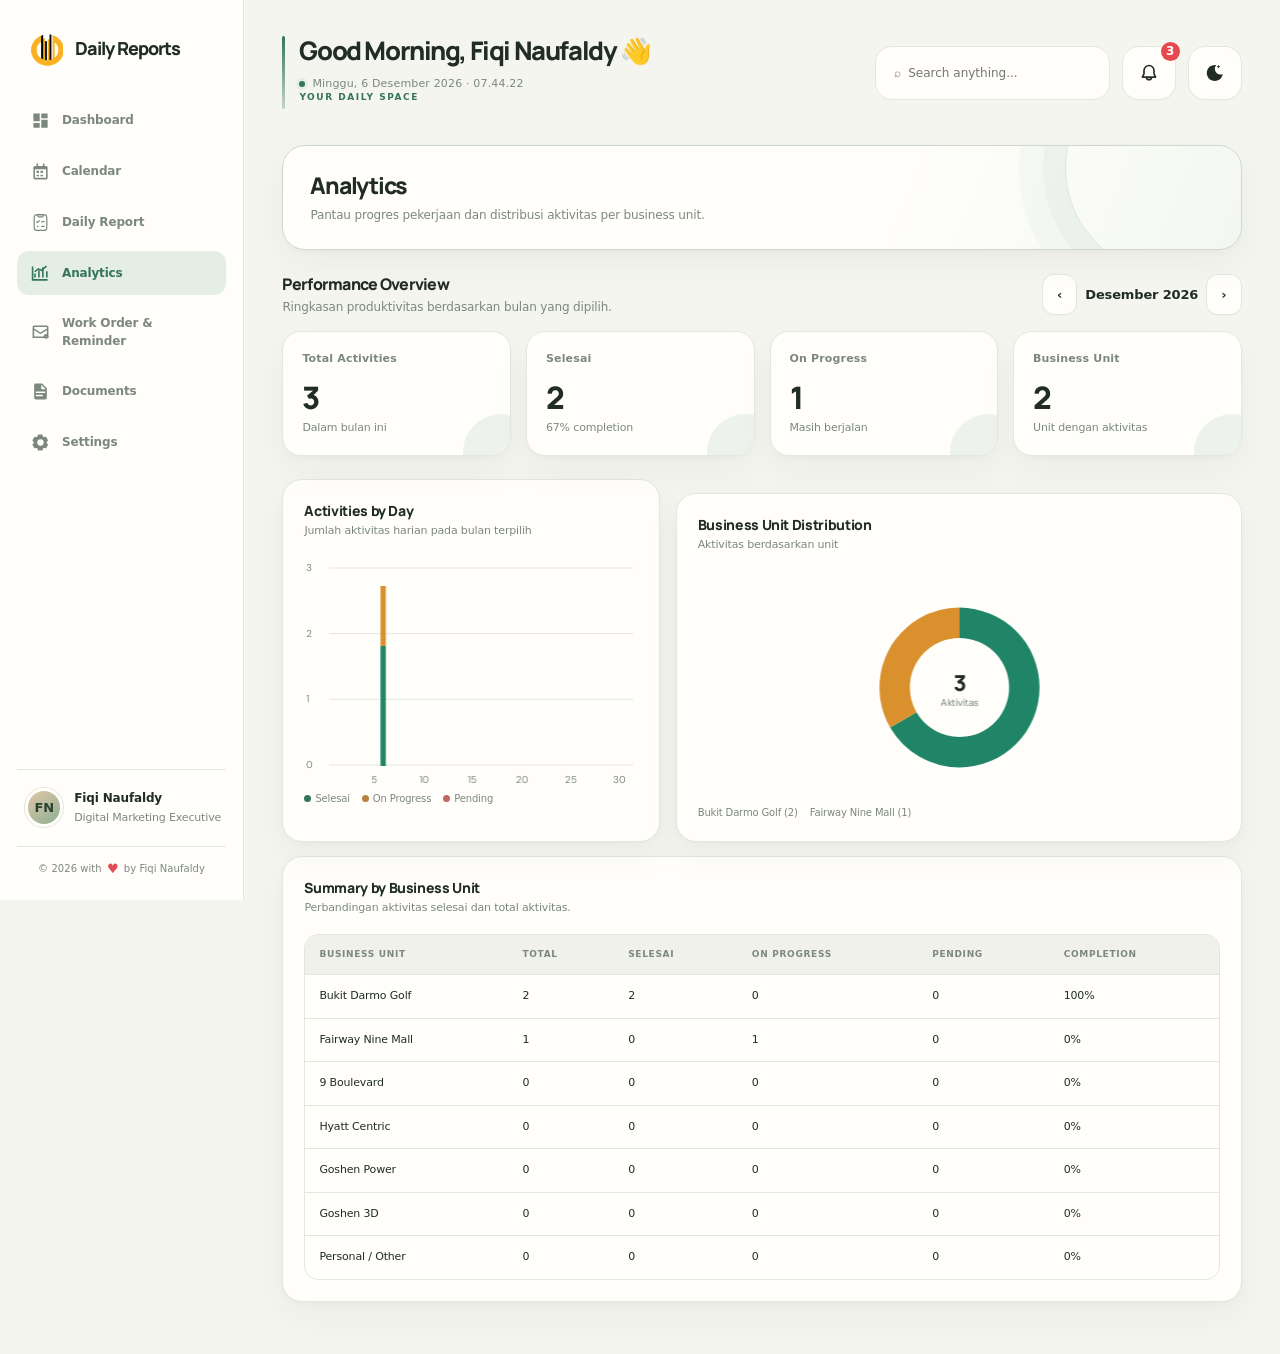
==== commit 671f504f: "all notif" ====
--- a/analytics.html
+++ b/analytics.html
@@ -20,7 +20,7 @@
 <main class="main">
   <header class="topbar">
     <div class="greeting"><h1 id="greeting">Good Afternoon, Fiqi 👋</h1><p id="todayText"></p></div>
-    <div class="top-actions"><input class="search" id="globalSearch" type="search" placeholder="⌕  Search anything..."><button class="icon-btn" title="Notifikasi" onclick="location.href='reminder.html'"><svg viewBox="0 0 24 24" aria-hidden="true"><path fill="none" stroke="currentColor" stroke-linejoin="round" stroke-width="2" d="M15 17a3 3 0 1 1-6 0M6 9v3.528a2 2 0 0 1-.211.894l-1.717 3.433a.1.1 0 0 0 .09.145h15.676a.1.1 0 0 0 .09-.145l-1.717-3.433a2 2 0 0 1-.211-.894V9A6 6 0 0 0 6 9Z"/></svg></button><button class="icon-btn" id="themeToggle" title="Ganti tema"><svg viewBox="0 0 25 24" aria-hidden="true"><path fill="currentColor" d="m16.07 3.344l-1.428.781l1.428.781l.781 1.428l.781-1.428l1.428-.781l-1.428-.781l-.78-1.428zM2.226 12c0-5.523 4.477-10 10-10h1.734l-.868 1.5c-.579 1-.866 2.189-.866 3.5a7 7 0 0 0 8.348 6.87l1.682-.327l-.543 1.626A10 10 0 0 1 12.227 22c-5.523 0-10-4.477-10-10"/></svg></button></div>
+    <div class="top-actions"><input class="search" id="globalSearch" type="search" placeholder="⌕  Search anything..."><button class="icon-btn" id="notificationToggle" title="Notifikasi" aria-label="Notifikasi" aria-expanded="false" type="button"><svg viewBox="0 0 24 24" aria-hidden="true"><path fill="none" stroke="currentColor" stroke-linejoin="round" stroke-width="2" d="M15 17a3 3 0 1 1-6 0M6 9v3.528a2 2 0 0 1-.211.894l-1.717 3.433a.1.1 0 0 0 .09.145h15.676a.1.1 0 0 0 .09-.145l-1.717-3.433a2 2 0 0 1-.211-.894V9A6 6 0 0 0 6 9Z"/></svg></button><button class="icon-btn" id="themeToggle" title="Ganti tema"><svg viewBox="0 0 25 24" aria-hidden="true"><path fill="currentColor" d="m16.07 3.344l-1.428.781l1.428.781l.781 1.428l.781-1.428l1.428-.781l-1.428-.781l-.78-1.428zM2.226 12c0-5.523 4.477-10 10-10h1.734l-.868 1.5c-.579 1-.866 2.189-.866 3.5a7 7 0 0 0 8.348 6.87l1.682-.327l-.543 1.626A10 10 0 0 1 12.227 22c-5.523 0-10-4.477-10-10"/></svg></button></div>
   </header>
   <section class="page-intro"><h1>Analytics</h1><p>Pantau progres pekerjaan dan distribusi aktivitas per business unit.</p></section>
   <div id="pageContent"></div>
--- a/styles.css
+++ b/styles.css
@@ -354,3 +354,64 @@
 /* Profile photo change/remove actions */
 .profile-photo-actions{display:flex;flex-wrap:wrap;justify-content:center;gap:7px;align-items:center}.profile-photo-actions .btn{cursor:pointer}
 @media(max-width:760px){.profile-photo-actions{justify-content:flex-start}}
+
+
+/* FIX: Make documentation lightbox image larger */
+.photo-lightbox {
+  position: fixed !important;
+  inset: 0 !important;
+  z-index: 99999 !important;
+  padding: 64px 24px 24px !important;
+  align-items: center !important;
+  justify-content: center !important;
+}
+
+.photo-lightbox.open {
+  display: flex !important;
+}
+
+.photo-lightbox-stage {
+  width: 100% !important;
+  height: 100% !important;
+  min-width: 0 !important;
+  min-height: 0 !important;
+  display: flex !important;
+  align-items: center !important;
+  justify-content: center !important;
+}
+
+.photo-lightbox-stage img,
+.photo-lightbox > img {
+  display: block !important;
+  width: auto !important;
+  height: auto !important;
+  max-width: 94vw !important;
+  max-height: 82vh !important;
+  object-fit: contain !important;
+  object-position: center !important;
+  margin: auto !important;
+}
+
+
+.photo-lightbox-close {
+  z-index: 100000 !important;
+  display: flex !important;
+  align-items: center !important;
+  justify-content: center !important;
+  padding: 0 !important;
+  line-height: 1 !important;
+  text-align: center !important;
+  box-sizing: border-box !important;
+}
+
+@media (max-width: 600px) {
+  .photo-lightbox {
+    padding: 60px 10px 16px !important;
+  }
+
+  .photo-lightbox-stage img,
+  .photo-lightbox > img {
+    max-width: 96vw !important;
+    max-height: 84vh !important;
+  }
+}
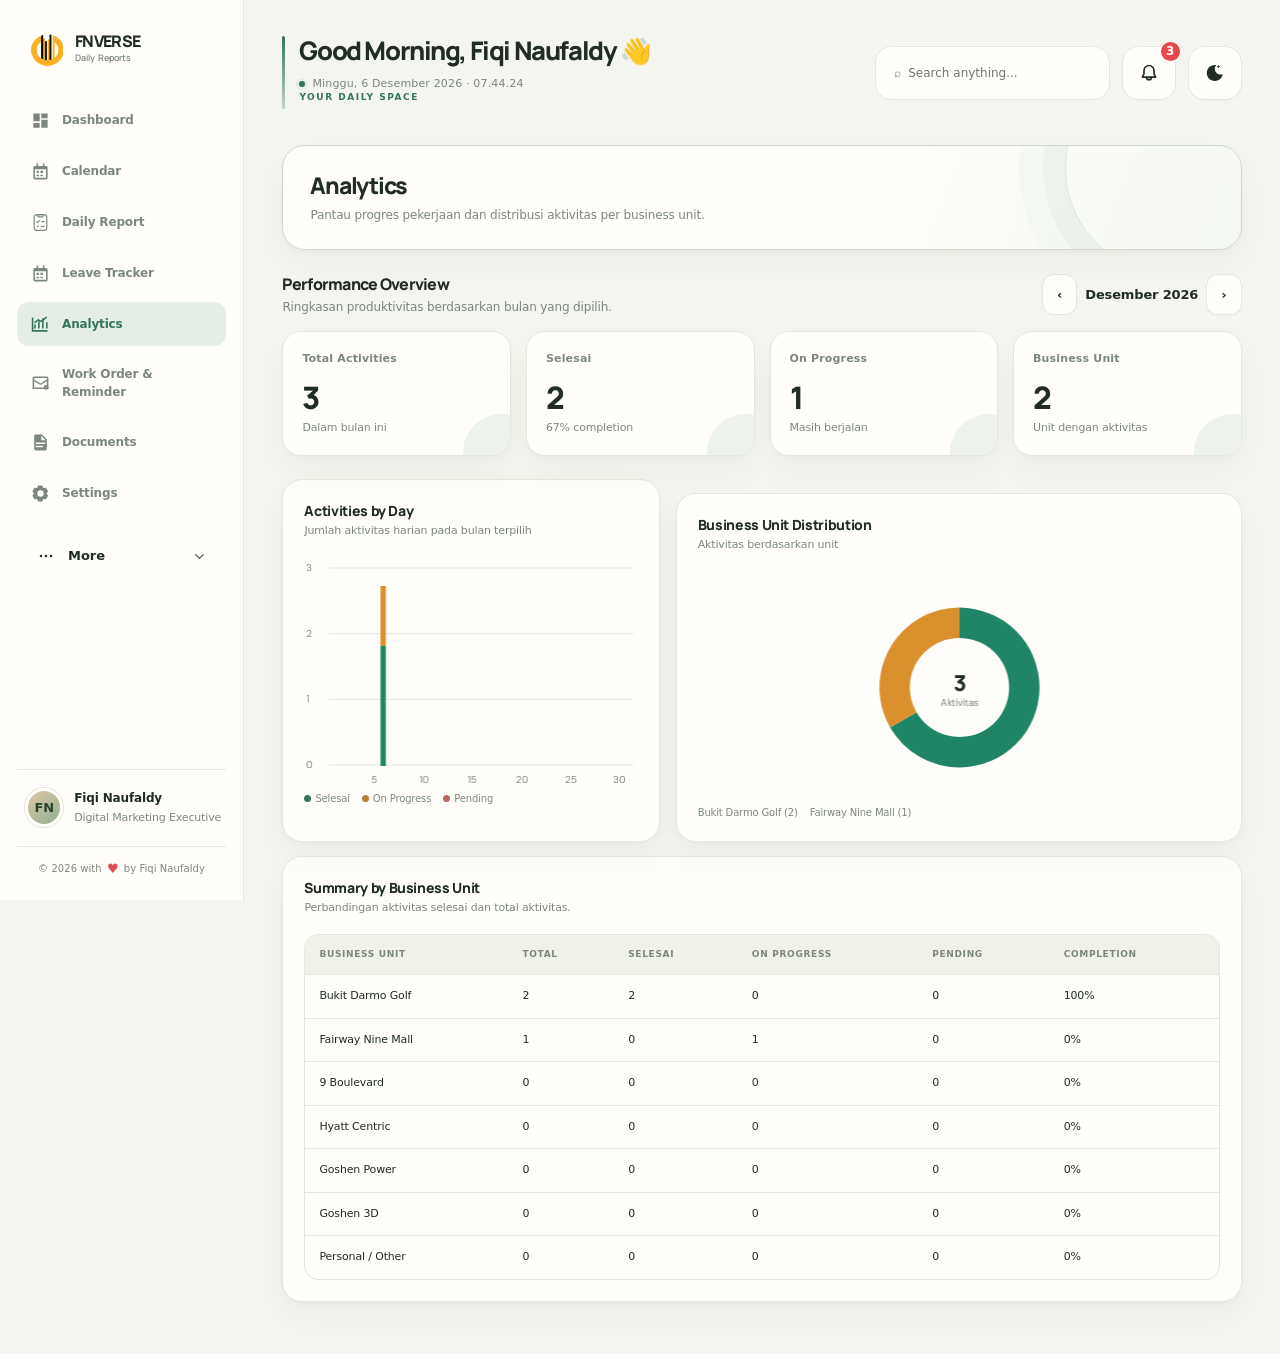
==== commit 57c17baf: "icons" ====
--- a/analytics.html
+++ b/analytics.html
@@ -12,7 +12,13 @@
 <body data-page="analytics">
 <div class="app">
 <aside class="sidebar">
-  <a class="brand" href="index.html"><span class="brand-mark"><img src="assets/daily-reports-mark.png" alt="Daily Reports logo"></span><span>Daily Reports</span></a>
+  <a class="brand" href="index.html" aria-label="FNVERSE Daily Reports">
+  <span class="brand-mark"><img src="assets/daily-reports-mark.png" alt="FNVERSE logo"></span>
+  <span class="brand-text" style="display:flex;flex-direction:column;line-height:1.05;gap:3px;">
+    <strong style="font-size:16px;font-weight:900;letter-spacing:-.04em;">FNVERSE</strong>
+    <small style="font-size:9px;font-weight:600;color:var(--muted);letter-spacing:.01em;">Daily Reports</small>
+  </span>
+</a>
   <nav class="nav" id="sidebarNav" aria-label="Navigasi utama"></nav>
   <div class="profile"><div class="avatar">FN</div><div><strong>Fiqi Naufaldy</strong><small>Digital Marketing</small></div></div>
   <div class="sidebar-copyright">© 2026 with <span class="copyright-heart" aria-label="love">♥</span> by Fiqi Naufaldy</div>
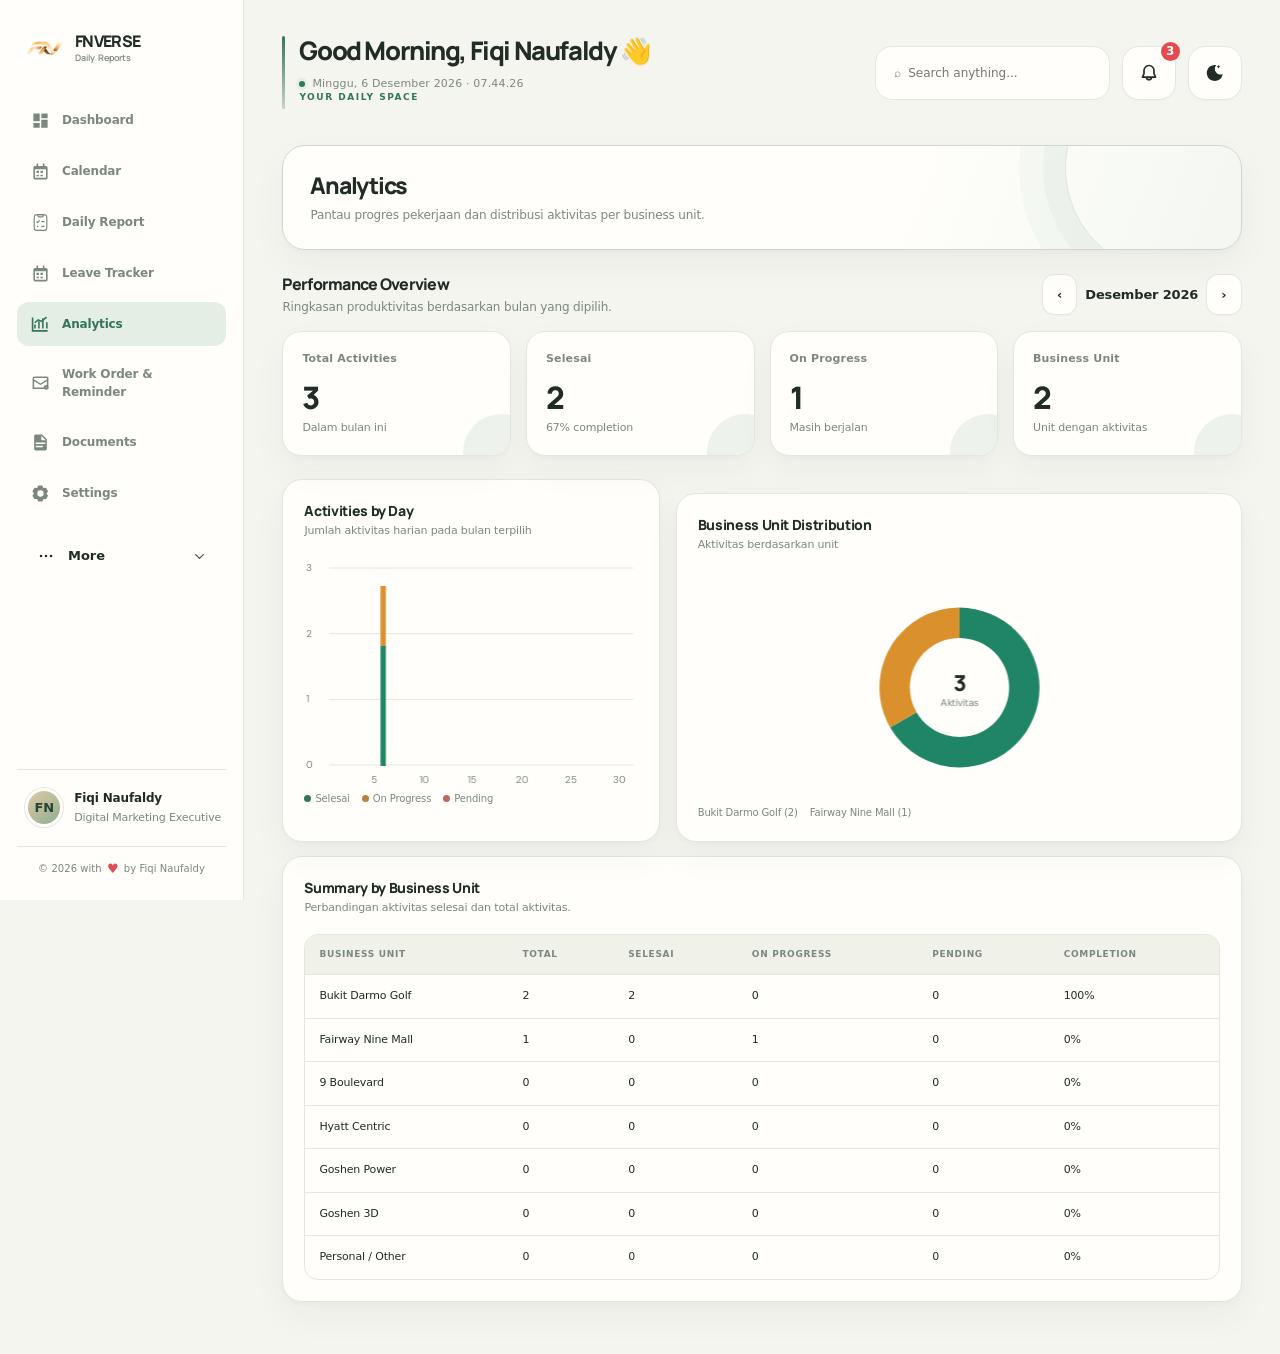
==== commit 29c5f6ae: "icon agains" ====
--- a/analytics.html
+++ b/analytics.html
@@ -12,13 +12,7 @@
 <body data-page="analytics">
 <div class="app">
 <aside class="sidebar">
-  <a class="brand" href="index.html" aria-label="FNVERSE Daily Reports">
-  <span class="brand-mark"><img src="assets/daily-reports-mark.png" alt="FNVERSE logo"></span>
-  <span class="brand-text" style="display:flex;flex-direction:column;line-height:1.05;gap:3px;">
-    <strong style="font-size:16px;font-weight:900;letter-spacing:-.04em;">FNVERSE</strong>
-    <small style="font-size:9px;font-weight:600;color:var(--muted);letter-spacing:.01em;">Daily Reports</small>
-  </span>
-</a>
+  <a class="brand" href="index.html"><span class="brand-mark"><img src="assets/fnverse-logo-dark.webp" alt="FNVERSE logo"></span><span class="brand-text" style="display:flex;flex-direction:column;line-height:1.05;gap:3px;"><strong style="font-size:16px;font-weight:900;letter-spacing:-.04em;">FNVERSE</strong><small style="font-size:9px;font-weight:600;color:var(--muted);letter-spacing:.01em;">Daily Reports</small></span></a>
   <nav class="nav" id="sidebarNav" aria-label="Navigasi utama"></nav>
   <div class="profile"><div class="avatar">FN</div><div><strong>Fiqi Naufaldy</strong><small>Digital Marketing</small></div></div>
   <div class="sidebar-copyright">© 2026 with <span class="copyright-heart" aria-label="love">♥</span> by Fiqi Naufaldy</div>
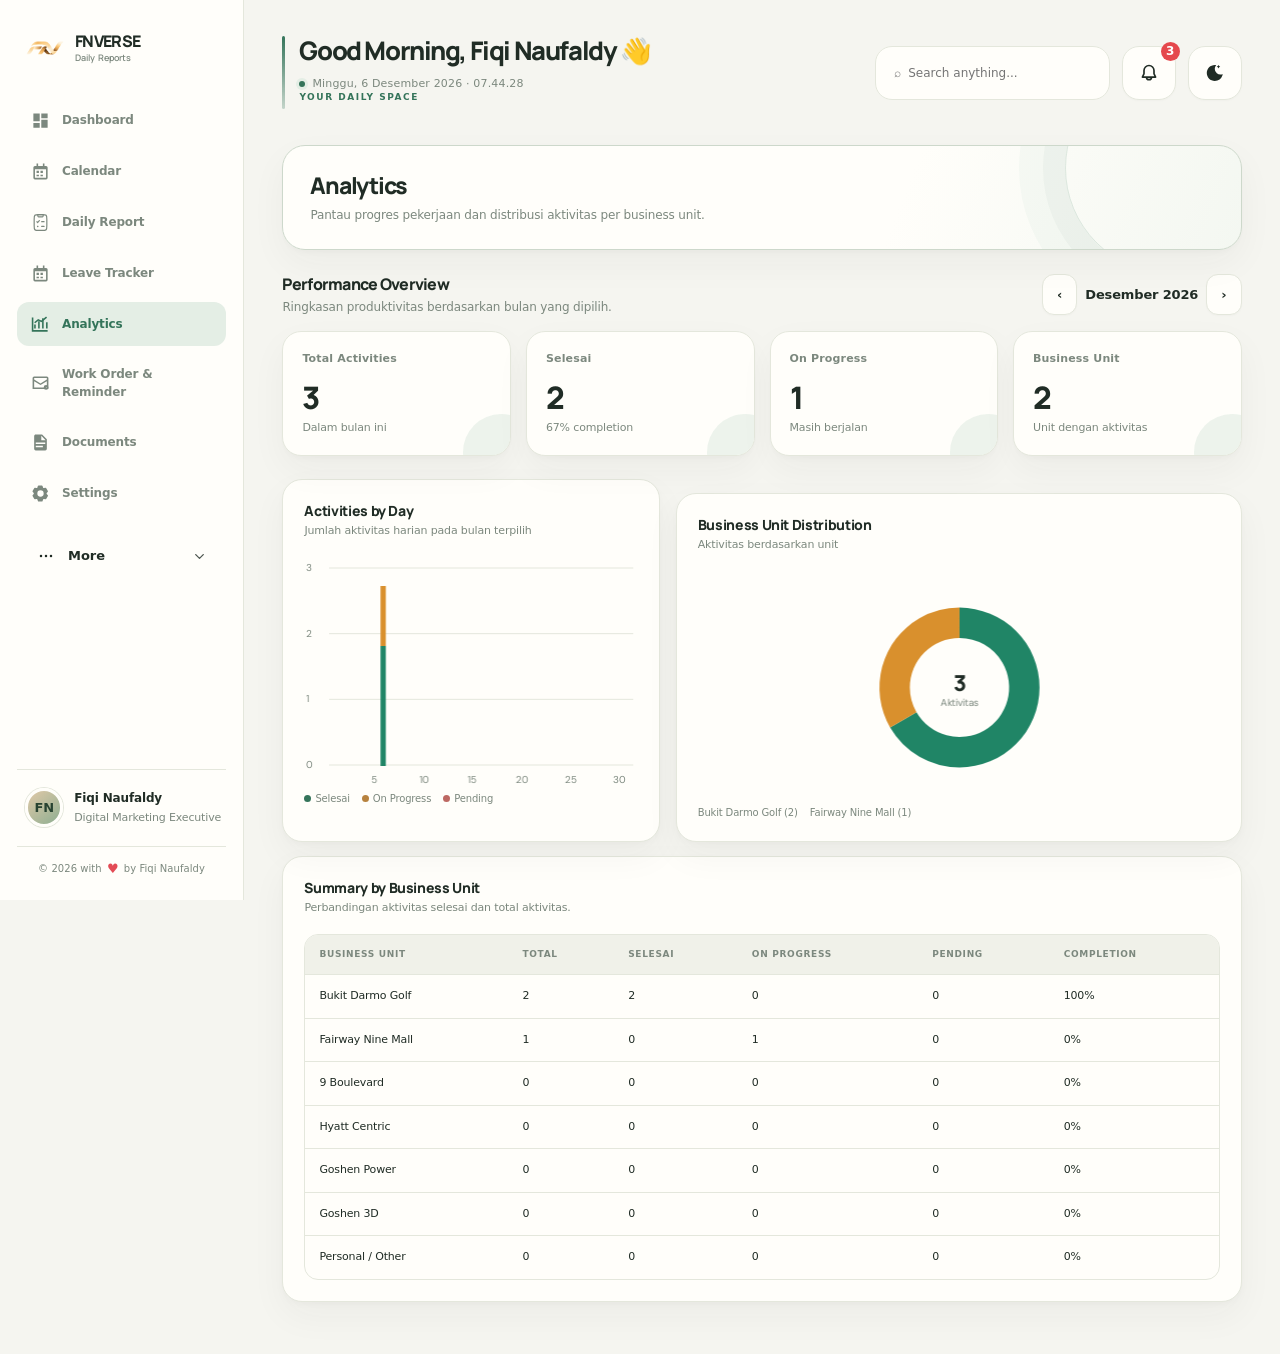
==== commit e11333a1: "fix icon" ====
--- a/analytics.html
+++ b/analytics.html
@@ -12,7 +12,13 @@
 <body data-page="analytics">
 <div class="app">
 <aside class="sidebar">
-  <a class="brand" href="index.html"><span class="brand-mark"><img src="assets/fnverse-logo-dark.webp" alt="FNVERSE logo"></span><span class="brand-text" style="display:flex;flex-direction:column;line-height:1.05;gap:3px;"><strong style="font-size:16px;font-weight:900;letter-spacing:-.04em;">FNVERSE</strong><small style="font-size:9px;font-weight:600;color:var(--muted);letter-spacing:.01em;">Daily Reports</small></span></a>
+  <a class="brand" href="index.html" aria-label="FNVERSE Daily Reports">
+    <span class="brand-mark"><img src="assets/fnverse-logo-dark.webp" alt="FNVERSE"></span>
+    <span class="brand-text">
+      <strong>FNVERSE</strong>
+      <small>Daily Reports</small>
+    </span>
+  </a>
   <nav class="nav" id="sidebarNav" aria-label="Navigasi utama"></nav>
   <div class="profile"><div class="avatar">FN</div><div><strong>Fiqi Naufaldy</strong><small>Digital Marketing</small></div></div>
   <div class="sidebar-copyright">© 2026 with <span class="copyright-heart" aria-label="love">♥</span> by Fiqi Naufaldy</div>
--- a/styles.css
+++ b/styles.css
@@ -415,3 +415,9 @@
     max-height: 84vh !important;
   }
 }
+
+/* FNVERSE Daily Reports branding */
+.brand-text{display:flex;flex-direction:column;line-height:1.05;gap:3px;min-width:0}
+.brand-text strong{font-size:16px;font-weight:900;letter-spacing:-.04em;color:var(--ink)}
+.brand-text small{font-size:9px;font-weight:600;color:var(--muted);letter-spacing:.01em}
+@media(max-width:760px){.brand-text strong{font-size:14px}.brand-text small{font-size:8px}}
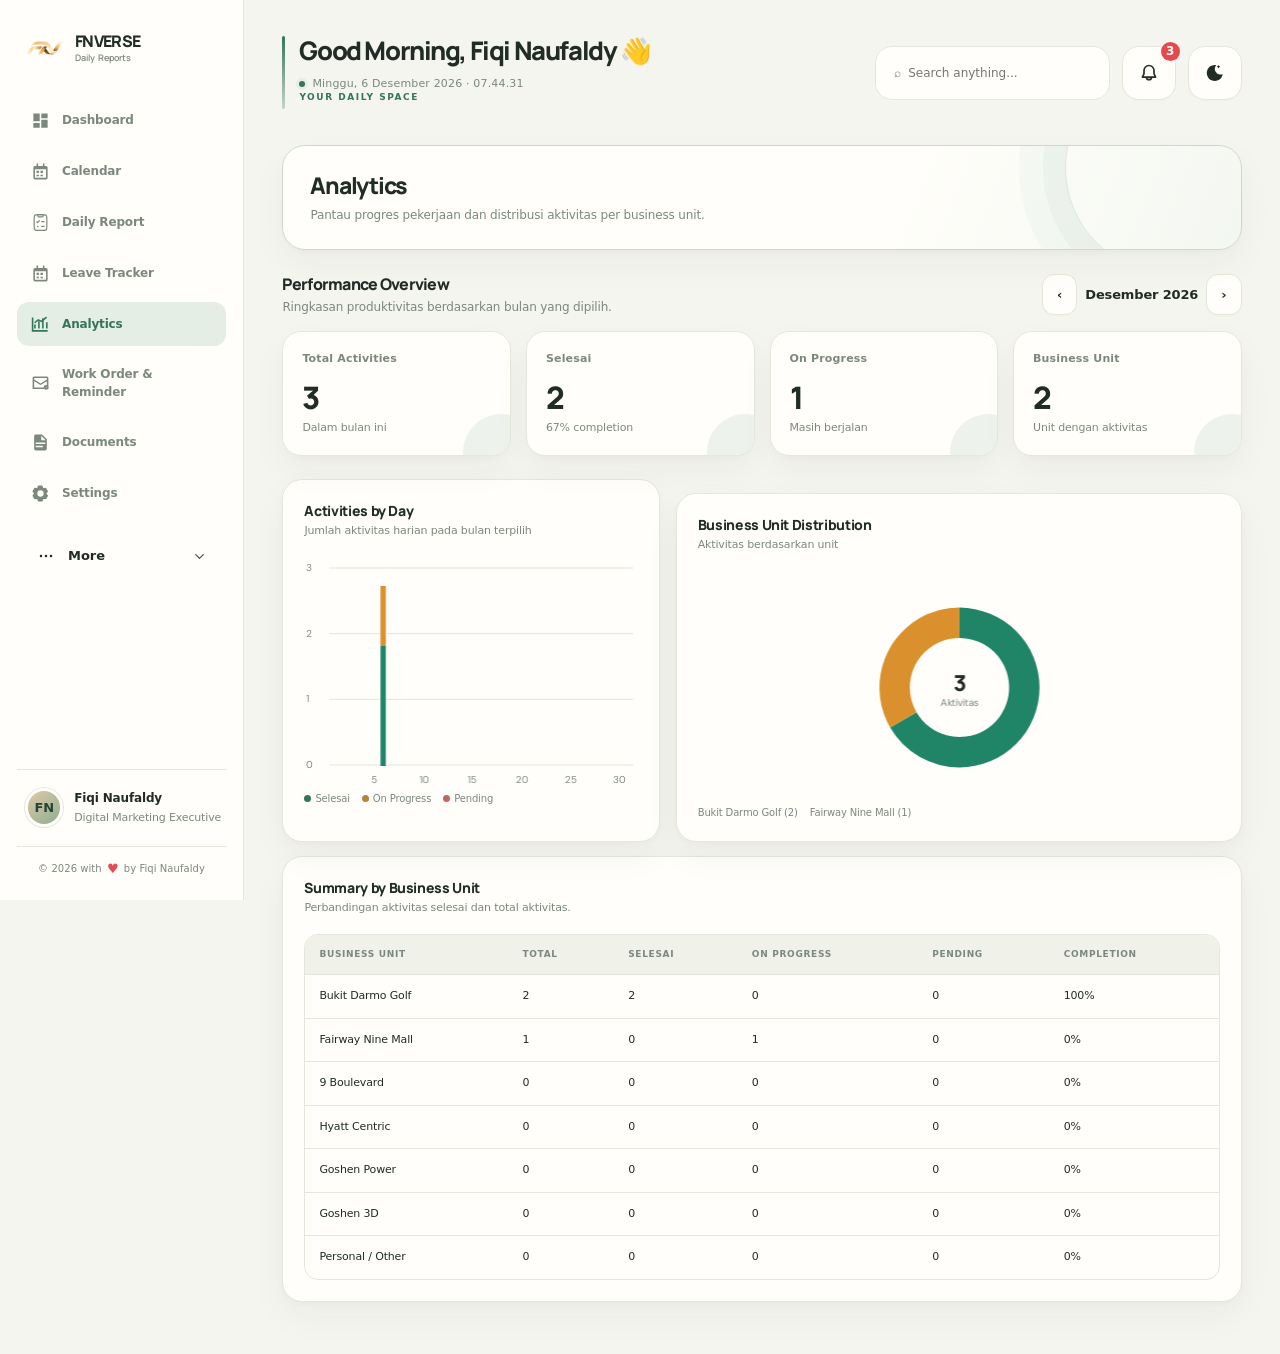
==== commit a3848224: "FAVICON" ====
--- a/analytics.html
+++ b/analytics.html
@@ -8,6 +8,7 @@
 <script>try{const t=localStorage.getItem("dailyflow_theme_v1");if(t==="dark"||t==="light"){document.documentElement.dataset.theme=t;document.addEventListener("DOMContentLoaded",()=>{document.body.dataset.theme=t;});}}catch{}</script>
   <link rel="stylesheet" href="styles.css">
 <script defer src="app.js"></script>
+    <link rel="icon" type="image/webp" href="assets/fnverse-logo-dark.webp">
 </head>
 <body data-page="analytics">
 <div class="app">
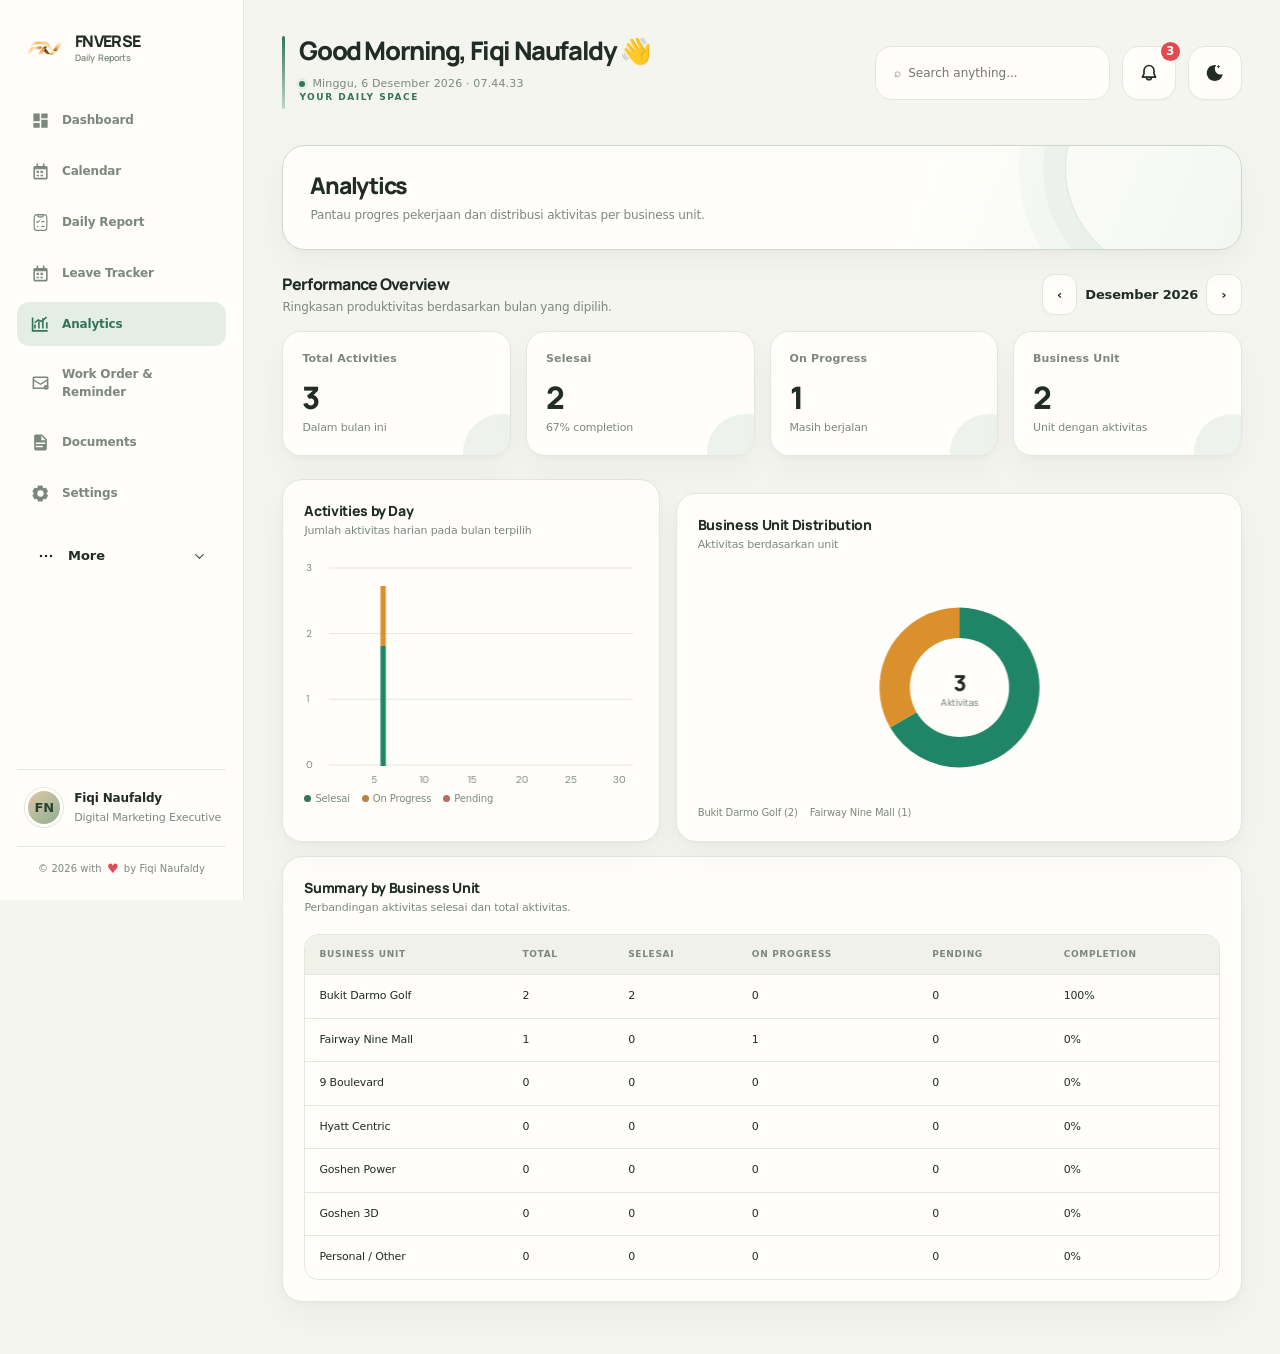
==== commit c85c05f7: "favicons" ====
--- a/analytics.html
+++ b/analytics.html
@@ -5,10 +5,10 @@
 <meta name="viewport" content="width=device-width, initial-scale=1">
 <meta name="theme-color" content="#f4f7f4">
 <title>Daily Reports — Analytics</title>
+    <link rel="icon" type="image/webp" href="assets/fnverse-logo-dark.webp?v=2">
 <script>try{const t=localStorage.getItem("dailyflow_theme_v1");if(t==="dark"||t==="light"){document.documentElement.dataset.theme=t;document.addEventListener("DOMContentLoaded",()=>{document.body.dataset.theme=t;});}}catch{}</script>
   <link rel="stylesheet" href="styles.css">
 <script defer src="app.js"></script>
-    <link rel="icon" type="image/webp" href="assets/fnverse-logo-dark.webp">
 </head>
 <body data-page="analytics">
 <div class="app">
